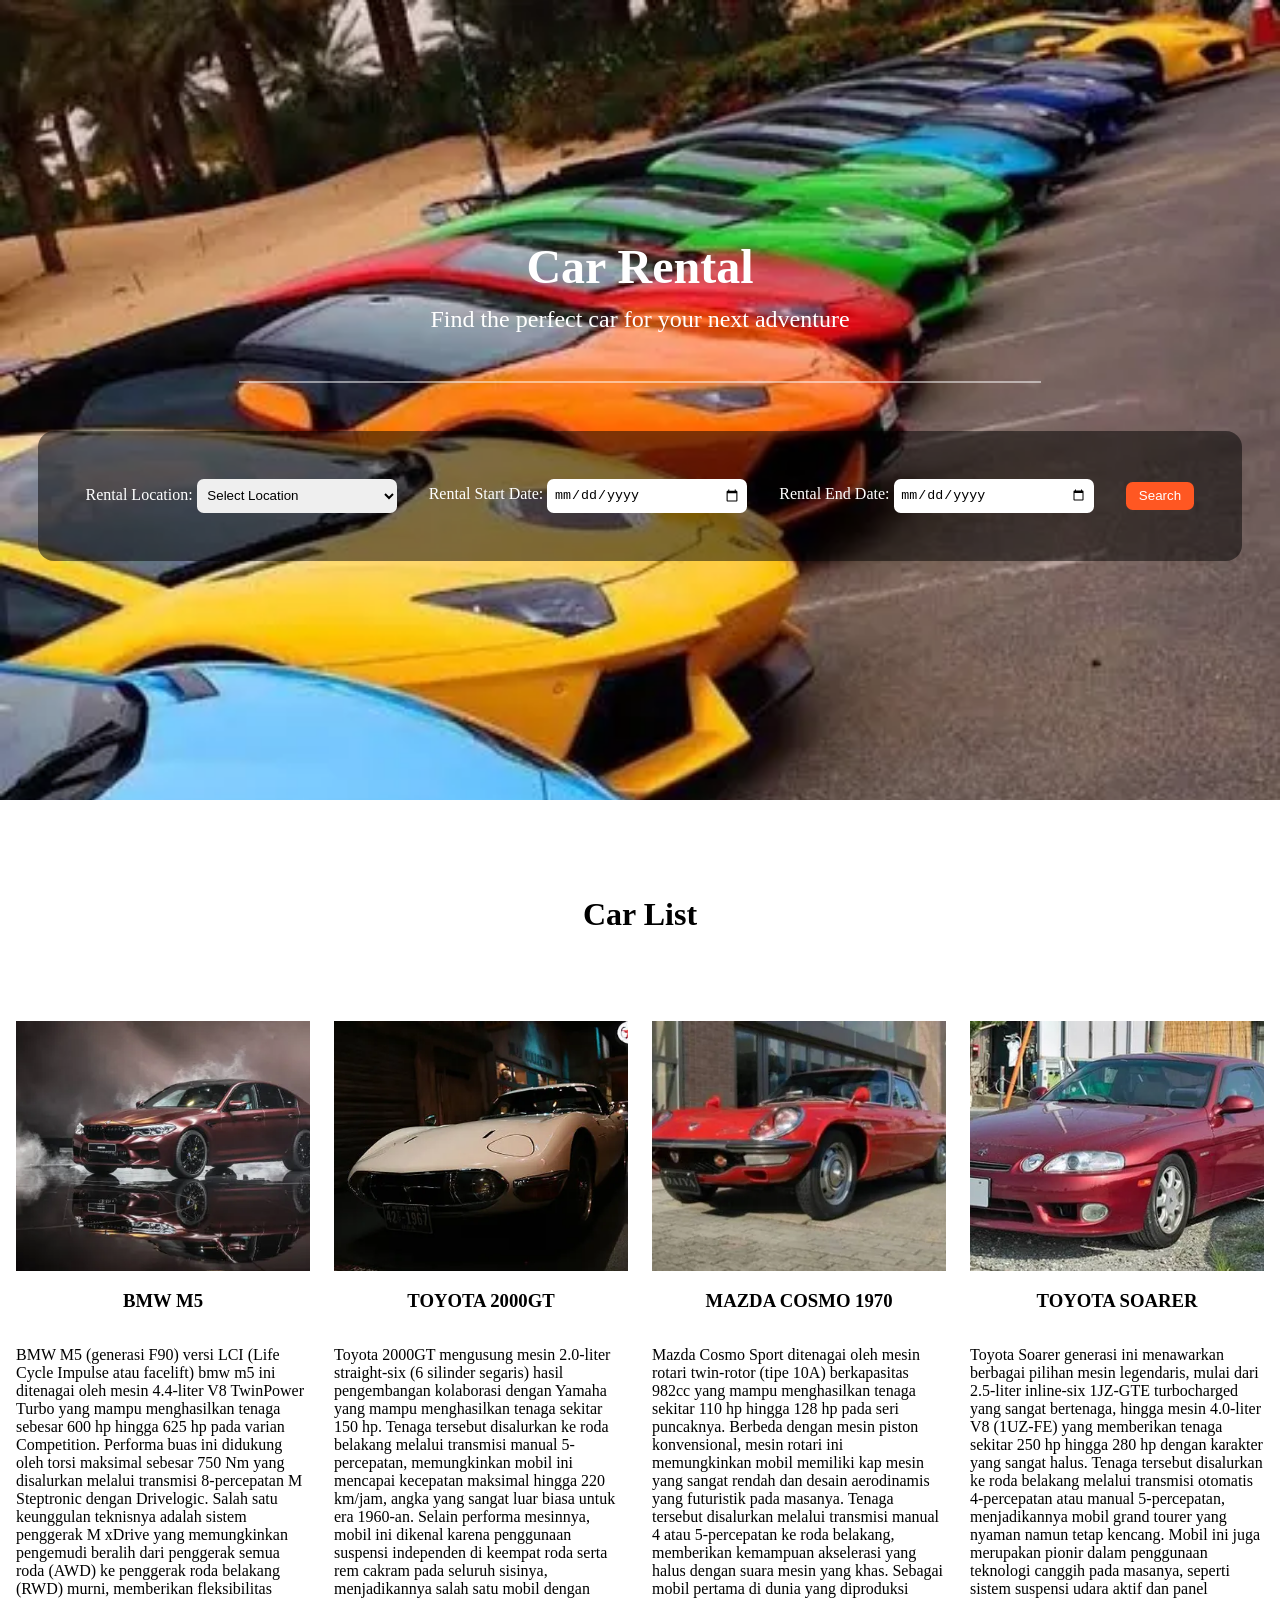
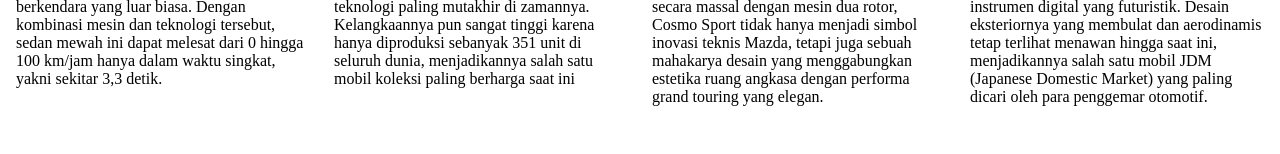
==== car/index.html @ 6c4b7b1a "modifikasi selesasi" ====
<!DOCTYPE html>
<html lang="en">

<head>
    <meta charset="UTF-8">
    <meta name="viewport" content="width=device-width, initial-scale=1.0">
    <title>Car Rental</title>
    <link rel="stylesheet" href="style.css">
</head>

<body>
    <div id="search">
        <div class="title">
            <h1>Car Rental</h1>
            <p>Find the perfect car for your next adventure</p>
            <hr>
        </div>
        <div class="form-container">
            <div class="form-group">
                <label for="pickup">Rental Location:</label>
                <select id="pickup" name="pickup">
                    <option value="">Select Location</option>
                    <option value="location1">Yogyakarta</option>
                    <option value="location2">Bali</option>
                </select>
            </div>
            <div class="form-group">
                <label for="pickup-date">Rental Start Date:</label>
                <input type="date" id="pickup-date" name="pickup-date">
            </div>
            <div class="form-group">
                <label for="return-date">Rental End Date:</label>
                <input type="date" id="return-date" name="return-date">
            </div>
            <button type="submit">Search</button>
        </div>
    </div>

    <div class="car-list">
        <h2>Car List</h2>
        <div class="car-item">
            <img src="./bmw m5.webp" alt="Car 1">
            <h3>BMW M5</h3>
            <p>BMW M5 (generasi F90) versi LCI (Life Cycle Impulse atau facelift) bmw m5 ini ditenagai oleh mesin 4.4-liter V8 TwinPower Turbo yang mampu menghasilkan tenaga sebesar 600 hp hingga 625 hp pada varian Competition. Performa buas ini didukung oleh torsi maksimal sebesar 750 Nm yang disalurkan melalui transmisi 8-percepatan M Steptronic dengan Drivelogic. Salah satu keunggulan teknisnya adalah sistem penggerak M xDrive yang memungkinkan pengemudi beralih dari penggerak semua roda (AWD) ke penggerak roda belakang (RWD) murni, memberikan fleksibilitas berkendara yang luar biasa. Dengan kombinasi mesin dan teknologi tersebut, sedan mewah ini dapat melesat dari 0 hingga 100 km/jam hanya dalam waktu singkat, yakni sekitar 3,3 detik.</p>
        </div>
        <div class="car-item">
            <img src="./TOYOTA 2000GT.webp" alt="Car 2">
            <h3>TOYOTA 2000GT</h3>
            <p>Toyota 2000GT mengusung mesin 2.0-liter straight-six (6 silinder segaris) hasil pengembangan kolaborasi dengan Yamaha yang mampu menghasilkan tenaga sekitar 150 hp. Tenaga tersebut disalurkan ke roda belakang melalui transmisi manual 5-percepatan, memungkinkan mobil ini mencapai kecepatan maksimal hingga 220 km/jam, angka yang sangat luar biasa untuk era 1960-an. Selain performa mesinnya, mobil ini dikenal karena penggunaan suspensi independen di keempat roda serta rem cakram pada seluruh sisinya, menjadikannya salah satu mobil dengan teknologi paling mutakhir di zamannya. Kelangkaannya pun sangat tinggi karena hanya diproduksi sebanyak 351 unit di seluruh dunia, menjadikannya salah satu mobil koleksi paling berharga saat ini</p>
        </div>
        <div class="car-item">
            <img src="./MAZDA COSMO 1970.webp" alt="Car 2">
            <h3>MAZDA COSMO 1970</h3>
            <p>Mazda Cosmo Sport ditenagai oleh mesin rotari twin-rotor (tipe 10A) berkapasitas 982cc yang mampu menghasilkan tenaga sekitar 110 hp hingga 128 hp pada seri puncaknya. Berbeda dengan mesin piston konvensional, mesin rotari ini memungkinkan mobil memiliki kap mesin yang sangat rendah dan desain aerodinamis yang futuristik pada masanya. Tenaga tersebut disalurkan melalui transmisi manual 4 atau 5-percepatan ke roda belakang, memberikan kemampuan akselerasi yang halus dengan suara mesin yang khas. Sebagai mobil pertama di dunia yang diproduksi secara massal dengan mesin dua rotor, Cosmo Sport tidak hanya menjadi simbol inovasi teknis Mazda, tetapi juga sebuah mahakarya desain yang menggabungkan estetika ruang angkasa dengan performa grand touring yang elegan.</p>
        </div>
        <div class="car-item">
            <img src="./TOYOTA SOARER.webp" alt="Car 2">
            <h3>TOYOTA SOARER</h3>
            <p>Toyota Soarer generasi ini menawarkan berbagai pilihan mesin legendaris, mulai dari 2.5-liter inline-six 1JZ-GTE turbocharged yang sangat bertenaga, hingga mesin 4.0-liter V8 (1UZ-FE) yang memberikan tenaga sekitar 250 hp hingga 280 hp dengan karakter yang sangat halus. Tenaga tersebut disalurkan ke roda belakang melalui transmisi otomatis 4-percepatan atau manual 5-percepatan, menjadikannya mobil grand tourer yang nyaman namun tetap kencang. Mobil ini juga merupakan pionir dalam penggunaan teknologi canggih pada masanya, seperti sistem suspensi udara aktif dan panel instrumen digital yang futuristik. Desain eksteriornya yang membulat dan aerodinamis tetap terlihat menawan hingga saat ini, menjadikannya salah satu mobil JDM (Japanese Domestic Market) yang paling dicari oleh para penggemar otomotif.</p>
        </div>
    </div>
</body>

</html>
---- car/style.css ----
#search {
    width: 100%;
    height: 50em;
    background-image: url("./kumpulan\ mobil.webp");
    background-size: cover;
    display: flex;
    justify-content: center;
    align-items: center;
    flex-direction: column;
}

body {
    margin: 0;
}

.title {
    color: white;
    text-align: center;
}

.title h1 {
    font-size: 3em;
    margin: 0;
}

.title p {
    font-size: 1.5em;
    margin: 0.5em 0;
}

.title hr {
    width: 50em;
    max-width: 90vw;
    border: 1px solid white;
    margin: 3em auto;
    opacity: 0.5;
}

.form-container {
    background-color: rgba(0, 0, 0, 0.5);
    display: flex;
    justify-content: center;
    align-items: center;
    padding: 3em;
    border-radius: 1em;
    color: white;
    gap: 2em;
}

.form-container select,
.form-container input {
    box-sizing: border-box;
    padding: 0.5em;
    border: none;
    border-radius: 0.5em;
    width: 15em;
    height: 2.5em;
}

.form-container button {
    padding: 0.5em 1em;
    border: none;
    border-radius: 0.5em;
    background-color: #ff5722;
    color: white;
    cursor: pointer;
}

.car-list {
    display: grid;
    grid-template-columns: repeat(auto-fit, minmax(16rem, 1fr));
    gap: 1.5em;
    align-content: center;
    padding: 2em 1em;
    align-items: start;
    max-width: 80rem;
    margin: 0 auto;
}

.car-list h2 {
    font-size: 2em;
    margin: 2em 0;
    grid-column: 1 / -1;
    text-align: center;
}

.car-item {
    display: flex;
    justify-content: center;
    align-items: center;
    flex-direction: column;
    width: min(22rem, 100%);
}

.car-item img {
    width: 100%;
    height: 250px;
    object-fit: cover;
}
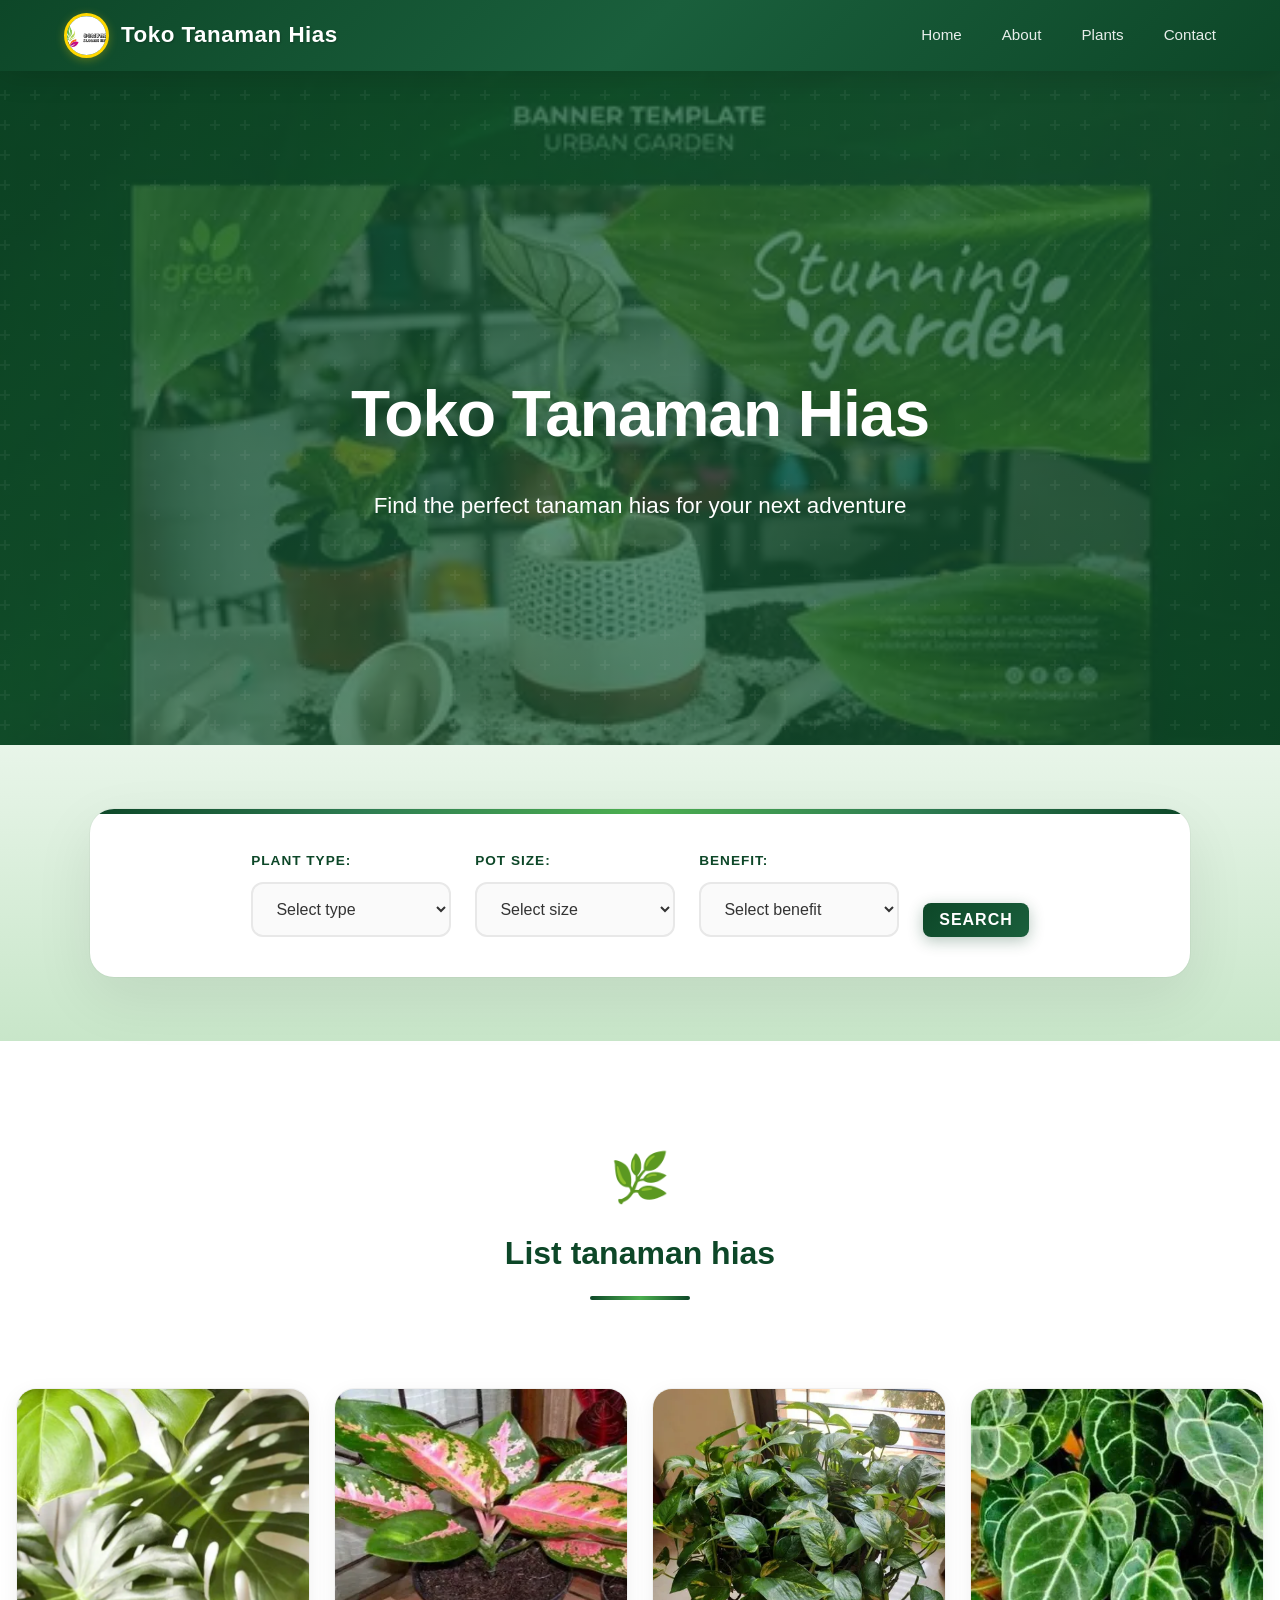
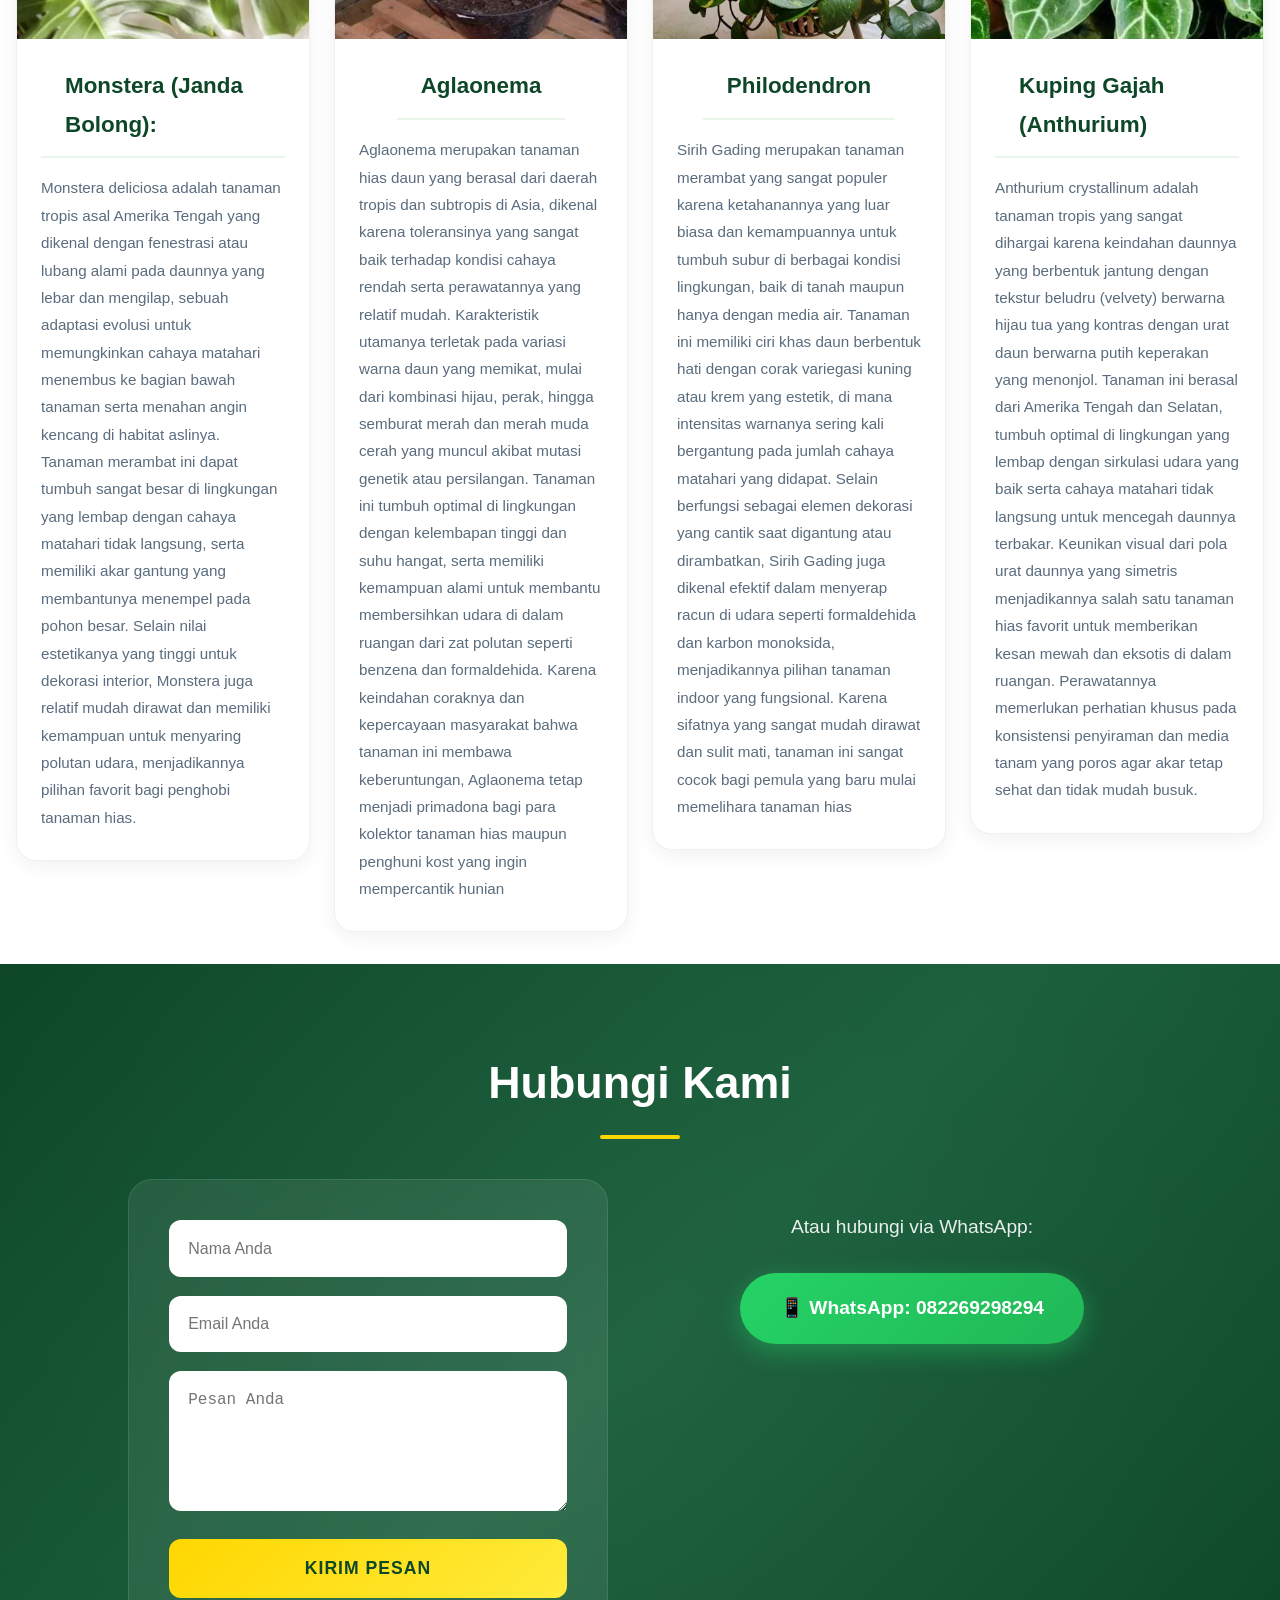
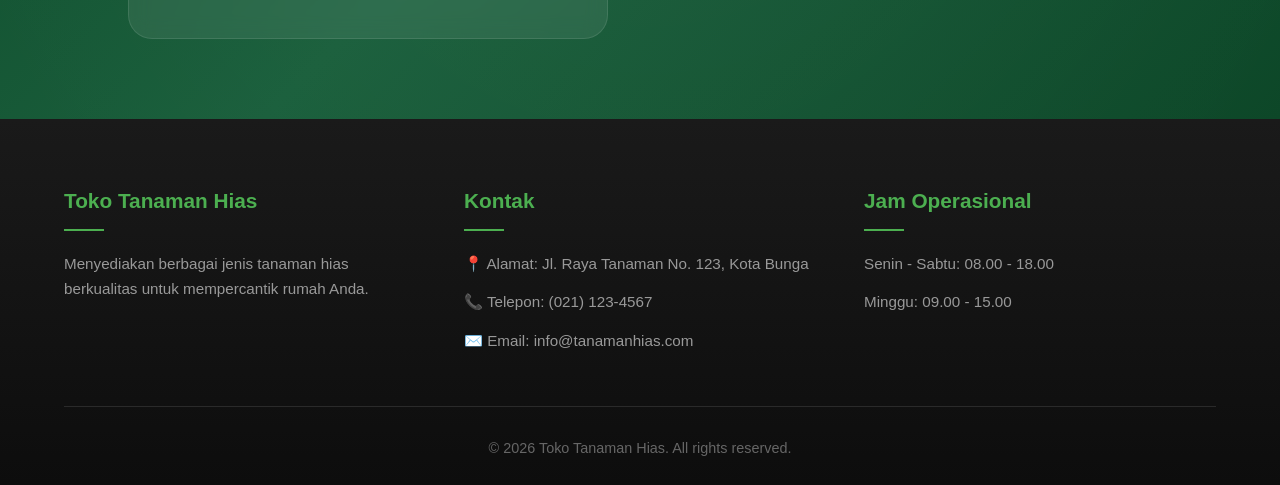
==== commit 2c134c40: "toko tanaman hias done" ====
--- a/car/index.html
+++ b/car/index.html
@@ -4,61 +4,132 @@
 <head>
     <meta charset="UTF-8">
     <meta name="viewport" content="width=device-width, initial-scale=1.0">
-    <title>Car Rental</title>
+    <title>Toko Tanaman Hias</title>
     <link rel="stylesheet" href="style.css">
 </head>
 
 <body>
+    <!-- Header -->
+    <header>
+        <div class="logo">
+            <img src="./logo tanaman hias.webp" alt="Logo">
+            <span>Toko Tanaman Hias</span>
+        </div>
+        <nav>
+            <a href="#">Home</a>
+            <a href="#">About</a>
+            <a href="#">Plants</a>
+            <a href="#">Contact</a>
+        </nav>
+    </header>
+
+    <!-- Hero Section -->
+    <div class="hero">
+        <img src="./benner.webp" alt="Banner" class="hero-banner">
+        <div class="hero-content">
+            <h1>Toko Tanaman Hias</h1>
+            <p>Find the perfect tanaman hias for your next adventure</p>
+        </div>
+    </div>
+
+    <!-- Search Form -->
     <div id="search">
-        <div class="title">
-            <h1>Car Rental</h1>
-            <p>Find the perfect car for your next adventure</p>
-            <hr>
-        </div>
         <div class="form-container">
             <div class="form-group">
-                <label for="pickup">Rental Location:</label>
+                <label for="pickup">Plant Type:</label>
                 <select id="pickup" name="pickup">
-                    <option value="">Select Location</option>
-                    <option value="location1">Yogyakarta</option>
-                    <option value="location2">Bali</option>
+                    <option value="">Select type</option>
+                    <option value="location1">indoor</option>
+                    <option value="location2">outdoor</option>
                 </select>
             </div>
             <div class="form-group">
-                <label for="pickup-date">Rental Start Date:</label>
-                <input type="date" id="pickup-date" name="pickup-date">
+                <label for="pickup-date">Pot Size:</label>
+                <select id="pickup-date" name="pickup-date">
+                    <option value="">Select size</option>
+                    <option value="small">Small</option>
+                    <option value="medium">Medium</option>
+                    <option value="large">Large</option>
+                </select>
             </div>
             <div class="form-group">
-                <label for="return-date">Rental End Date:</label>
-                <input type="date" id="return-date" name="return-date">
+                <label for="return-date">Benefit:</label>
+                <select id="return-date" name="return-date">
+                    <option value="">Select benefit</option>
+                    <option value="air-purifier">Air Purifier</option>
+                    <option value="stress-relief">Stress Relief</option>
+                    <option value="aesthetic-only">Aesthetic Only</option>
+                </select>
             </div>
             <button type="submit">Search</button>
         </div>
     </div>
+    </div>
 
     <div class="car-list">
-        <h2>Car List</h2>
+        <h2>List tanaman hias</h2>
         <div class="car-item">
-            <img src="./bmw m5.webp" alt="Car 1">
-            <h3>BMW M5</h3>
-            <p>BMW M5 (generasi F90) versi LCI (Life Cycle Impulse atau facelift) bmw m5 ini ditenagai oleh mesin 4.4-liter V8 TwinPower Turbo yang mampu menghasilkan tenaga sebesar 600 hp hingga 625 hp pada varian Competition. Performa buas ini didukung oleh torsi maksimal sebesar 750 Nm yang disalurkan melalui transmisi 8-percepatan M Steptronic dengan Drivelogic. Salah satu keunggulan teknisnya adalah sistem penggerak M xDrive yang memungkinkan pengemudi beralih dari penggerak semua roda (AWD) ke penggerak roda belakang (RWD) murni, memberikan fleksibilitas berkendara yang luar biasa. Dengan kombinasi mesin dan teknologi tersebut, sedan mewah ini dapat melesat dari 0 hingga 100 km/jam hanya dalam waktu singkat, yakni sekitar 3,3 detik.</p>
+            <img src="./Monstera (Janda Bolong).webp">
+            <h3>Monstera (Janda Bolong):</h3>
+            <p>Monstera deliciosa adalah tanaman tropis asal Amerika Tengah yang dikenal dengan fenestrasi atau lubang alami pada daunnya yang lebar dan mengilap, sebuah adaptasi evolusi untuk memungkinkan cahaya matahari menembus ke bagian bawah tanaman serta menahan angin kencang di habitat aslinya. Tanaman merambat ini dapat tumbuh sangat besar di lingkungan yang lembap dengan cahaya matahari tidak langsung, serta memiliki akar gantung yang membantunya menempel pada pohon besar. Selain nilai estetikanya yang tinggi untuk dekorasi interior, Monstera juga relatif mudah dirawat dan memiliki kemampuan untuk menyaring polutan udara, menjadikannya pilihan favorit bagi penghobi tanaman hias.</p>
         </div>
         <div class="car-item">
-            <img src="./TOYOTA 2000GT.webp" alt="Car 2">
-            <h3>TOYOTA 2000GT</h3>
-            <p>Toyota 2000GT mengusung mesin 2.0-liter straight-six (6 silinder segaris) hasil pengembangan kolaborasi dengan Yamaha yang mampu menghasilkan tenaga sekitar 150 hp. Tenaga tersebut disalurkan ke roda belakang melalui transmisi manual 5-percepatan, memungkinkan mobil ini mencapai kecepatan maksimal hingga 220 km/jam, angka yang sangat luar biasa untuk era 1960-an. Selain performa mesinnya, mobil ini dikenal karena penggunaan suspensi independen di keempat roda serta rem cakram pada seluruh sisinya, menjadikannya salah satu mobil dengan teknologi paling mutakhir di zamannya. Kelangkaannya pun sangat tinggi karena hanya diproduksi sebanyak 351 unit di seluruh dunia, menjadikannya salah satu mobil koleksi paling berharga saat ini</p>
+            <img src="./Aglaonema.webp">
+            <h3>Aglaonema</h3>
+            <p>Aglaonema merupakan tanaman hias daun yang berasal dari daerah tropis dan subtropis di Asia, dikenal karena toleransinya yang sangat baik terhadap kondisi cahaya rendah serta perawatannya yang relatif mudah. Karakteristik utamanya terletak pada variasi warna daun yang memikat, mulai dari kombinasi hijau, perak, hingga semburat merah dan merah muda cerah yang muncul akibat mutasi genetik atau persilangan. Tanaman ini tumbuh optimal di lingkungan dengan kelembapan tinggi dan suhu hangat, serta memiliki kemampuan alami untuk membantu membersihkan udara di dalam ruangan dari zat polutan seperti benzena dan formaldehida. Karena keindahan coraknya dan kepercayaan masyarakat bahwa tanaman ini membawa keberuntungan, Aglaonema tetap menjadi primadona bagi para kolektor tanaman hias maupun penghuni kost yang ingin mempercantik hunian</p>
         </div>
         <div class="car-item">
-            <img src="./MAZDA COSMO 1970.webp" alt="Car 2">
-            <h3>MAZDA COSMO 1970</h3>
-            <p>Mazda Cosmo Sport ditenagai oleh mesin rotari twin-rotor (tipe 10A) berkapasitas 982cc yang mampu menghasilkan tenaga sekitar 110 hp hingga 128 hp pada seri puncaknya. Berbeda dengan mesin piston konvensional, mesin rotari ini memungkinkan mobil memiliki kap mesin yang sangat rendah dan desain aerodinamis yang futuristik pada masanya. Tenaga tersebut disalurkan melalui transmisi manual 4 atau 5-percepatan ke roda belakang, memberikan kemampuan akselerasi yang halus dengan suara mesin yang khas. Sebagai mobil pertama di dunia yang diproduksi secara massal dengan mesin dua rotor, Cosmo Sport tidak hanya menjadi simbol inovasi teknis Mazda, tetapi juga sebuah mahakarya desain yang menggabungkan estetika ruang angkasa dengan performa grand touring yang elegan.</p>
+            <img src="./Philodendron.webp">
+            <h3>Philodendron</h3>
+            <p>Sirih Gading merupakan tanaman merambat yang sangat populer karena ketahanannya yang luar biasa dan kemampuannya untuk tumbuh subur di berbagai kondisi lingkungan, baik di tanah maupun hanya dengan media air. Tanaman ini memiliki ciri khas daun berbentuk hati dengan corak variegasi kuning atau krem yang estetik, di mana intensitas warnanya sering kali bergantung pada jumlah cahaya matahari yang didapat. Selain berfungsi sebagai elemen dekorasi yang cantik saat digantung atau dirambatkan, Sirih Gading juga dikenal efektif dalam menyerap racun di udara seperti formaldehida dan karbon monoksida, menjadikannya pilihan tanaman indoor yang fungsional. Karena sifatnya yang sangat mudah dirawat dan sulit mati, tanaman ini sangat cocok bagi pemula yang baru mulai memelihara tanaman hias</p>
         </div>
         <div class="car-item">
-            <img src="./TOYOTA SOARER.webp" alt="Car 2">
-            <h3>TOYOTA SOARER</h3>
-            <p>Toyota Soarer generasi ini menawarkan berbagai pilihan mesin legendaris, mulai dari 2.5-liter inline-six 1JZ-GTE turbocharged yang sangat bertenaga, hingga mesin 4.0-liter V8 (1UZ-FE) yang memberikan tenaga sekitar 250 hp hingga 280 hp dengan karakter yang sangat halus. Tenaga tersebut disalurkan ke roda belakang melalui transmisi otomatis 4-percepatan atau manual 5-percepatan, menjadikannya mobil grand tourer yang nyaman namun tetap kencang. Mobil ini juga merupakan pionir dalam penggunaan teknologi canggih pada masanya, seperti sistem suspensi udara aktif dan panel instrumen digital yang futuristik. Desain eksteriornya yang membulat dan aerodinamis tetap terlihat menawan hingga saat ini, menjadikannya salah satu mobil JDM (Japanese Domestic Market) yang paling dicari oleh para penggemar otomotif.</p>
+            <img src="./Kuping Gajah (Anthurium).webp">
+            <h3>Kuping Gajah (Anthurium)</h3>
+            <p>Anthurium crystallinum adalah tanaman tropis yang sangat dihargai karena keindahan daunnya yang berbentuk jantung dengan tekstur beludru (velvety) berwarna hijau tua yang kontras dengan urat daun berwarna putih keperakan yang menonjol. Tanaman ini berasal dari Amerika Tengah dan Selatan, tumbuh optimal di lingkungan yang lembap dengan sirkulasi udara yang baik serta cahaya matahari tidak langsung untuk mencegah daunnya terbakar. Keunikan visual dari pola urat daunnya yang simetris menjadikannya salah satu tanaman hias favorit untuk memberikan kesan mewah dan eksotis di dalam ruangan. Perawatannya memerlukan perhatian khusus pada konsistensi penyiraman dan media tanam yang poros agar akar tetap sehat dan tidak mudah busuk.</p>
         </div>
     </div>
+    <div class="contact-section">
+        <h2>Hubungi Kami</h2>
+        <div class="contact-container">
+            <form class="contact-form">
+                <input type="text" placeholder="Nama Anda" required>
+                <input type="email" placeholder="Email Anda" required>
+                <textarea placeholder="Pesan Anda" rows="5" required></textarea>
+                <button type="submit">Kirim Pesan</button>
+            </form>
+            <div class="whatsapp-section">
+                <p>Atau hubungi via WhatsApp:</p>
+                <a href="https://wa.me/6281234567890" class="whatsapp-btn" target="_blank">
+                    📱 WhatsApp: 082269298294
+                </a>
+            </div>
+        </div>
+    </div>
+
+    <!-- Footer -->
+    <footer>
+        <div class="footer-content">
+            <div class="footer-section">
+                <h3>Toko Tanaman Hias</h3>
+                <p>Menyediakan berbagai jenis tanaman hias berkualitas untuk mempercantik rumah Anda.</p>
+            </div>
+            <div class="footer-section">
+                <h3>Kontak</h3>
+                <p>📍 Alamat: Jl. Raya Tanaman No. 123, Kota Bunga</p>
+                <p>📞 Telepon: (021) 123-4567</p>
+                <p>✉️ Email: info@tanamanhias.com</p>
+            </div>
+            <div class="footer-section">
+                <h3>Jam Operasional</h3>
+                <p>Senin - Sabtu: 08.00 - 18.00</p>
+                <p>Minggu: 09.00 - 15.00</p>
+            </div>
+        </div>
+        <div class="footer-bottom">
+            <p>&copy; 2026 Toko Tanaman Hias. All rights reserved.</p>
+        </div>
+    </footer>
 </body>
 
 </html>
--- a/car/style.css
+++ b/car/style.css
@@ -1,53 +1,648 @@
+/* ============================================
+   TOKO TANAMAN HIAS - MODERN & ELEGANT STYLE
+   ============================================ */
+
+/* Reset & Base */
+* {
+    margin: 0;
+    padding: 0;
+    box-sizing: border-box;
+}
+
+html {
+    scroll-behavior: smooth;
+}
+
+body {
+    font-family: 'Poppins', 'Segoe UI', Tahoma, Geneva, Verdana, sans-serif;
+    line-height: 1.7;
+    color: #2c3e50;
+    background-color: #fafbfc;
+    overflow-x: hidden;
+}
+
+/* ============================================
+   HEADER - Modern Navigation
+   ============================================ */
+header {
+    background: linear-gradient(135deg, #0d4728 0%, #1a5f3c 50%, #0d4728 100%);
+    padding: 0.8rem 5%;
+    display: flex;
+    justify-content: space-between;
+    align-items: center;
+    position: fixed;
+    top: 0;
+    left: 0;
+    right: 0;
+    z-index: 10000;
+    box-shadow: 0 4px 30px rgba(0,0,0,0.15);
+    backdrop-filter: blur(10px);
+}
+
+header .logo {
+    display: flex;
+    align-items: center;
+    gap: 12px;
+}
+
+header .logo img {
+    width: 45px;
+    height: 45px;
+    border-radius: 50%;
+    object-fit: cover;
+    border: 3px solid #ffd700;
+    box-shadow: 0 2px 10px rgba(255, 215, 0, 0.3);
+}
+
+header .logo span {
+    color: white;
+    font-size: 1.4rem;
+    font-weight: 700;
+    letter-spacing: 0.5px;
+    text-shadow: 1px 1px 2px rgba(0,0,0,0.2);
+}
+
+header nav {
+    display: flex;
+    gap: 2.5rem;
+    align-items: center;
+}
+
+header nav a {
+    color: rgba(255,255,255,0.9);
+    text-decoration: none;
+    font-weight: 500;
+    font-size: 0.95rem;
+    transition: all 0.3s cubic-bezier(0.4, 0, 0.2, 1);
+    position: relative;
+    padding: 0.5rem 0;
+}
+
+header nav a::before {
+    content: '';
+    position: absolute;
+    bottom: 0;
+    left: 0;
+    width: 0;
+    height: 2px;
+    background: linear-gradient(90deg, #ffd700, #ffeb3b);
+    transition: width 0.3s ease;
+}
+
+header nav a:hover {
+    color: #ffd700;
+}
+
+header nav a:hover::before {
+    width: 100%;
+}
+
+/* ============================================
+   HERO SECTION - Stunning Banner
+   ============================================ */
+.hero {
+    position: relative;
+    height: 85vh;
+    min-height: 500px;
+    overflow: hidden;
+    margin-top: 60px;
+}
+
+.hero-banner {
+    width: 100%;
+    height: 100%;
+    object-fit: cover;
+    transition: transform 10s ease;
+}
+
+.hero:hover .hero-banner {
+    transform: scale(1.05);
+}
+
+.hero::before {
+    content: '';
+    position: absolute;
+    top: 0;
+    left: 0;
+    right: 0;
+    bottom: 0;
+    background: linear-gradient(
+        135deg,
+        rgba(13, 71, 40, 0.85) 0%,
+        rgba(26, 95, 60, 0.7) 50%,
+        rgba(13, 71, 40, 0.85) 100%
+    );
+    z-index: 1;
+}
+
+.hero::after {
+    content: '';
+    position: absolute;
+    top: 0;
+    left: 0;
+    right: 0;
+    bottom: 0;
+    background: url("data:image/svg+xml,%3Csvg width='60' height='60' viewBox='0 0 60 60' xmlns='http://www.w3.org/2000/svg'%3E%3Cg fill='none' fill-rule='evenodd'%3E%3Cg fill='%23ffffff' fill-opacity='0.05'%3E%3Cpath d='M36 34v-4h-2v4h-4v2h4v4h2v-4h4v-2h-4zm0-30V0h-2v4h-4v2h4v4h2V6h4V4h-4zM6 34v-4H4v4H0v2h4v4h2v-4h4v-2H6zM6 4V0H4v4H0v2h4v4h2V6h4V4H6z'/%3E%3C/g%3E%3C/g%3E%3C/svg%3E");
+    z-index: 2;
+}
+
+.hero-content {
+    position: absolute;
+    top: 50%;
+    left: 50%;
+    transform: translate(-50%, -50%);
+    text-align: center;
+    color: white;
+    z-index: 3;
+    width: 90%;
+    max-width: 800px;
+}
+
+.hero-content h1 {
+    font-size: 4rem;
+    font-weight: 800;
+    margin-bottom: 1.2rem;
+    text-shadow: 0 4px 30px rgba(0,0,0,0.3);
+    animation: heroFadeIn 1s ease forwards;
+    letter-spacing: -1px;
+}
+
+.hero-content p {
+    font-size: 1.4rem;
+    opacity: 0.95;
+    animation: heroFadeIn 1s ease 0.3s forwards;
+    opacity: 0;
+    font-weight: 400;
+}
+
+@keyframes heroFadeIn {
+    from {
+        opacity: 0;
+        transform: translateY(40px);
+    }
+    to {
+        opacity: 1;
+        transform: translateY(0);
+    }
+}
+
+/* ============================================
+   SEARCH FORM - Modern Card Design
+   ============================================ */
 #search {
+    background: linear-gradient(180deg, #e8f5e9 0%, #c8e6c9 100%);
+    padding: 4rem 5%;
+    position: relative;
+    z-index: 10;
+    margin-top: -80px;
+}
+
+.form-container {
+    background: white;
+    padding: 2.5rem;
+    border-radius: 24px;
+    box-shadow: 
+        0 20px 60px rgba(0,0,0,0.08),
+        0 0 0 1px rgba(0,0,0,0.03);
+    display: flex;
+    flex-wrap: wrap;
+    justify-content: center;
+    align-items: flex-end;
+    gap: 1.5rem;
+    max-width: 1100px;
+    margin: 0 auto;
+    position: relative;
+    overflow: hidden;
+}
+
+.form-container::before {
+    content: '';
+    position: absolute;
+    top: 0;
+    left: 0;
+    right: 0;
+    height: 5px;
+    background: linear-gradient(90deg, #0d4728, #2e7d52, #4caf50, #2e7d52, #0d4728);
+}
+
+.form-group {
+    display: flex;
+    flex-direction: column;
+    gap: 0.6rem;
+}
+
+.form-group label {
+    font-weight: 600;
+    color: #0d4728;
+    font-size: 0.85rem;
+    text-transform: uppercase;
+    letter-spacing: 1px;
+}
+
+.form-group select,
+.form-group input {
+    padding: 1rem 1.2rem;
+    border: 2px solid #e8e8e8;
+    border-radius: 12px;
+    font-size: 1rem;
+    min-width: 200px;
+    transition: all 0.3s ease;
+    background: #fafafa;
+    color: #333;
+}
+
+.form-group select:hover,
+.form-group input:hover {
+    border-color: #c8e6c9;
+}
+
+.form-group select:focus,
+.form-group input:focus {
+    outline: none;
+    border-color: #2e7d52;
+    box-shadow: 0 0 0 4px rgba(46, 125, 82, 0.1);
+    background: white;
+}
+
+.form-container button {
+    padding: 1rem 2.8rem;
+    border: none;
+    border-radius: 12px;
+    background: linear-gradient(135deg, #0d4728 0%, #1a5f3c 100%);
+    color: white;
+    font-size: 1rem;
+    font-weight: 600;
+    cursor: pointer;
+    transition: all 0.3s cubic-bezier(0.4, 0, 0.2, 1);
+    box-shadow: 0 4px 15px rgba(13, 71, 40, 0.3);
+    text-transform: uppercase;
+    letter-spacing: 1px;
+}
+
+.form-container button:hover {
+    transform: translateY(-3px);
+    box-shadow: 0 8px 25px rgba(13, 71, 40, 0.4);
+    background: linear-gradient(135deg, #1a5f3c 0%, #0d4728 100%);
+}
+
+/* ============================================
+   PLANT LIST - Card Grid
+   ============================================ */
+.car-list {
+    padding: 5rem 5%;
+    max-width: 1400px;
+    margin: 0 auto;
+    background: white;
+}
+
+.car-list h2 {
+    font-size: 2.8rem;
+    text-align: center;
+    margin-bottom: 3.5rem;
+    color: #0d4728;
+    position: relative;
+    font-weight: 700;
+}
+
+.car-list h2::before {
+    content: '🌿';
+    display: block;
+    font-size: 3rem;
+    margin-bottom: 0.5rem;
+}
+
+.car-list h2::after {
+    content: '';
+    display: block;
+    width: 100px;
+    height: 4px;
+    background: linear-gradient(90deg, #0d4728, #4caf50, #0d4728);
+    margin: 15px auto 0;
+    border-radius: 2px;
+}
+
+.car-item {
+    background: white;
+    border-radius: 20px;
+    overflow: hidden;
+    box-shadow: 0 5px 20px rgba(0,0,0,0.06);
+    transition: all 0.4s cubic-bezier(0.4, 0, 0.2, 1);
+    border: 1px solid #f0f0f0;
+}
+
+.car-item:hover {
+    transform: translateY(-15px);
+    box-shadow: 0 25px 50px rgba(0,0,0,0.12);
+}
+
+.car-item img {
     width: 100%;
-    height: 50em;
-    background-image: url("./kumpulan\ mobil.webp");
-    background-size: cover;
-    display: flex;
+    height: 280px;
+    object-fit: cover;
+    transition: transform 0.4s ease;
+}
+
+.car-item:hover img {
+    transform: scale(1.08);
+}
+
+.car-item h3 {
+    padding: 1.8rem 1.5rem 0.8rem;
+    color: #0d4728;
+    font-size: 1.4rem;
+    font-weight: 700;
+    border-bottom: 2px solid #e8f5e9;
+    margin: 0 1.5rem;
+}
+
+.car-item p {
+    padding: 1rem 1.5rem 1.8rem;
+    color: #5a6c7d;
+    font-size: 0.95rem;
+    line-height: 1.8;
+}
+
+/* ============================================
+   CONTACT SECTION - Modern Design
+   ============================================ */
+.contact-section {
+    background: linear-gradient(135deg, #0d4728 0%, #1a5f3c 50%, #0d4728 100%);
+    padding: 5rem 5%;
+    color: white;
+    position: relative;
+    overflow: hidden;
+}
+
+.contact-section::before {
+    content: '';
+    position: absolute;
+    top: -50%;
+    left: -50%;
+    width: 200%;
+    height: 200%;
+    background: radial-gradient(circle, rgba(255,255,255,0.03) 0%, transparent 50%);
+    animation: rotate 20s linear infinite;
+}
+
+@keyframes rotate {
+    from { transform: rotate(0deg); }
+    to { transform: rotate(360deg); }
+}
+
+.contact-section h2 {
+    text-align: center;
+    font-size: 2.8rem;
+    margin-bottom: 2.5rem;
+    position: relative;
+    font-weight: 700;
+}
+
+.contact-section h2::after {
+    content: '';
+    display: block;
+    width: 80px;
+    height: 4px;
+    background: #ffd700;
+    margin: 15px auto 0;
+    border-radius: 2px;
+}
+
+.contact-container {
+    display: flex;
+    flex-wrap: wrap;
     justify-content: center;
+    gap: 4rem;
+    max-width: 1200px;
+    margin: 0 auto;
+    position: relative;
+    z-index: 1;
+}
+
+.contact-form {
+    flex: 1;
+    min-width: 320px;
+    max-width: 480px;
+    background: rgba(255,255,255,0.08);
+    padding: 2.5rem;
+    border-radius: 24px;
+    backdrop-filter: blur(10px);
+    border: 1px solid rgba(255,255,255,0.1);
+}
+
+.contact-form input,
+.contact-form textarea {
+    width: 100%;
+    padding: 1.2rem;
+    margin-bottom: 1.2rem;
+    border: none;
+    border-radius: 12px;
+    font-size: 1rem;
+    background: white;
+    transition: all 0.3s ease;
+}
+
+.contact-form input:focus,
+.contact-form textarea:focus {
+    outline: none;
+    box-shadow: 0 0 0 3px rgba(255, 215, 0, 0.3);
+}
+
+.contact-form textarea {
+    resize: vertical;
+    min-height: 140px;
+}
+
+.contact-form button {
+    width: 100%;
+    padding: 1.2rem;
+    border: none;
+    border-radius: 12px;
+    background: linear-gradient(135deg, #ffd700 0%, #ffeb3b 100%);
+    color: #0d4728;
+    font-size: 1.1rem;
+    font-weight: 700;
+    cursor: pointer;
+    transition: all 0.3s ease;
+    text-transform: uppercase;
+    letter-spacing: 1px;
+}
+
+.contact-form button:hover {
+    transform: scale(1.03);
+    box-shadow: 0 10px 30px rgba(255, 215, 0, 0.3);
+}
+
+.whatsapp-section {
+    flex: 1;
+    min-width: 320px;
+    max-width: 480px;
+    text-align: center;
+    padding: 2rem;
+}
+
+.whatsapp-section p {
+    font-size: 1.2rem;
+    margin-bottom: 1.8rem;
+    opacity: 0.9;
+}
+
+.whatsapp-btn {
+    display: inline-flex;
     align-items: center;
-    flex-direction: column;
-}
-
-body {
-    margin: 0;
-}
-
-.title {
+    gap: 12px;
+    padding: 1.2rem 2.5rem;
+    background: linear-gradient(135deg, #25D366 0%, #20b857 100%);
     color: white;
+    text-decoration: none;
+    border-radius: 50px;
+    font-size: 1.2rem;
+    font-weight: 600;
+    transition: all 0.3s ease;
+    box-shadow: 0 8px 25px rgba(37, 211, 102, 0.4);
+}
+
+.whatsapp-btn:hover {
+    transform: translateY(-4px) scale(1.02);
+    box-shadow: 0 15px 35px rgba(37, 211, 102, 0.5);
+}
+
+/* ============================================
+   FOOTER - Elegant Design
+   ============================================ */
+footer {
+    background: linear-gradient(180deg, #1a1a1a 0%, #0d0d0d 100%);
+    color: white;
+    padding: 4rem 5% 1.5rem;
+}
+
+.footer-content {
+    display: flex;
+    flex-wrap: wrap;
+    justify-content: space-between;
+    gap: 3rem;
+    max-width: 1200px;
+    margin: 0 auto;
+    padding-bottom: 2.5rem;
+    border-bottom: 1px solid #2a2a2a;
+}
+
+.footer-section {
+    flex: 1;
+    min-width: 260px;
+}
+
+.footer-section h3 {
+    color: #4caf50;
+    margin-bottom: 1.2rem;
+    font-size: 1.3rem;
+    font-weight: 600;
+    position: relative;
+    padding-bottom: 0.8rem;
+}
+
+.footer-section h3::after {
+    content: '';
+    position: absolute;
+    bottom: 0;
+    left: 0;
+    width: 40px;
+    height: 2px;
+    background: #4caf50;
+}
+
+.footer-section p {
+    color: #999;
+    margin-bottom: 0.8rem;
+    font-size: 0.95rem;
+    display: flex;
+    align-items: center;
+    gap: 10px;
+}
+
+.footer-bottom {
     text-align: center;
-}
-
-.title h1 {
-    font-size: 3em;
-    margin: 0;
-}
-
-.title p {
-    font-size: 1.5em;
-    margin: 0.5em 0;
-}
-
-.title hr {
-    width: 50em;
-    max-width: 90vw;
-    border: 1px solid white;
-    margin: 3em auto;
-    opacity: 0.5;
-}
-
-.form-container {
-    background-color: rgba(0, 0, 0, 0.5);
-    display: flex;
-    justify-content: center;
-    align-items: center;
-    padding: 3em;
-    border-radius: 1em;
-    color: white;
-    gap: 2em;
-}
-
-.form-container select,
+    padding-top: 1.8rem;
+    color: #666;
+    font-size: 0.9rem;
+}
+
+/* ============================================
+   RESPONSIVE DESIGN
+   ============================================ */
+@media (max-width: 992px) {
+    .hero-content h1 {
+        font-size: 3rem;
+    }
+    
+    .form-container {
+        padding: 2rem;
+    }
+}
+
+@media (max-width: 768px) {
+    header {
+        flex-direction: column;
+        gap: 1rem;
+        padding: 1rem;
+    }
+    
+    header nav {
+        gap: 1.5rem;
+        flex-wrap: wrap;
+        justify-content: center;
+    }
+    
+    .hero {
+        height: 70vh;
+    }
+    
+    .hero-content h1 {
+        font-size: 2.2rem;
+    }
+    
+    .hero-content p {
+        font-size: 1.1rem;
+    }
+    
+    #search {
+        margin-top: 0;
+        padding: 3rem 5%;
+    }
+    
+    .form-container {
+        flex-direction: column;
+    }
+    
+    .form-group select,
+    .form-group input {
+        width: 100%;
+        min-width: unset;
+    }
+    
+    .contact-container {
+        flex-direction: column;
+        gap: 2rem;
+    }
+    
+    .car-list h2,
+    .contact-section h2 {
+        font-size: 2rem;
+    }
+}
+
+@media (max-width: 480px) {
+    header .logo span {
+        font-size: 1.1rem;
+    }
+    
+    .hero-content h1 {
+        font-size: 1.8rem;
+    }
+    
+    .form-container button {
+        width: 100%;
+    }
+}
 .form-container input {
     box-sizing: border-box;
     padding: 0.5em;
